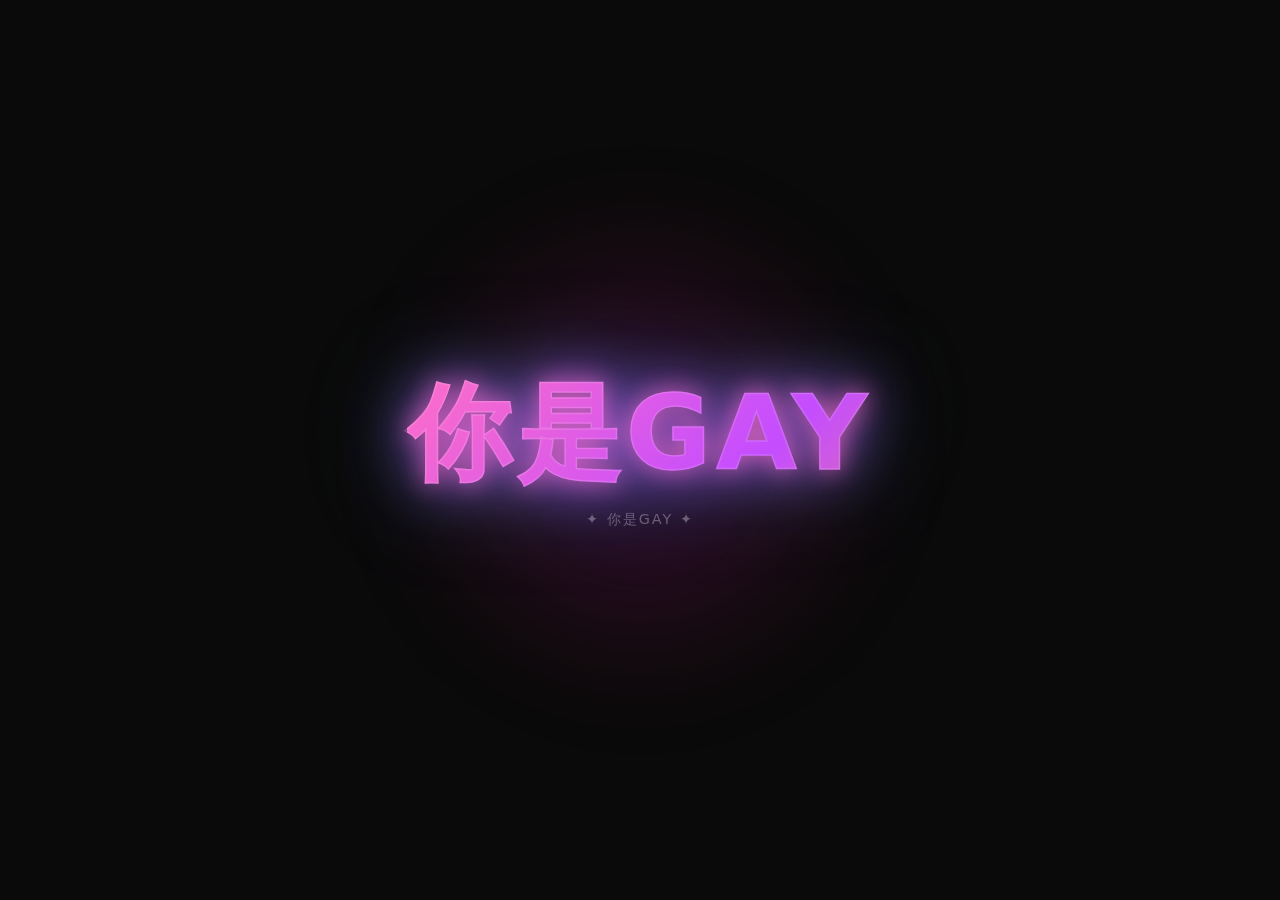
==== index.html @ 8ead8e26 "Rename Gay.html to index.html" ====
<!DOCTYPE html>
<html lang="zh-CN">
<head>
  <meta charset="UTF-8">
  <meta name="viewport" content="width=device-width, initial-scale=1.0, maximum-scale=1.0, user-scalable=no, viewport-fit=cover, shrink-to-fit=yes">
  <title>✨ 😋😋😋 ✨</title>
  <style>
    /* 全局重置，针对手机屏幕优化 */
    * {
      margin: 0;
      padding: 0;
      box-sizing: border-box;
    }

    body {
      /* 纯黑背景，让特效更突出 */
      background: #0a0a0a;
      font-family: 'PingFang SC', 'Hiragino Sans GB', 'Microsoft YaHei', 'Segoe UI', Roboto, system-ui, -apple-system, sans-serif;
      min-height: 100vh;
      min-height: 100dvh; /* 动态视口高度，适应手机浏览器栏 */
      display: flex;
      align-items: center;
      justify-content: center;
      overflow: hidden;
      /* 增加一些微妙的颗粒纹理背景，提升质感 */
      position: relative;
    }

    /* 装饰性光晕背景，增加氛围 */
    body::before {
      content: "";
      position: absolute;
      top: 50%;
      left: 50%;
      transform: translate(-50%, -50%);
      width: 80vw;
      height: 80vw;
      max-width: 500px;
      max-height: 500px;
      background: radial-gradient(circle, rgba(138, 43, 226, 0.25) 0%, rgba(255, 20, 147, 0.1) 40%, transparent 70%);
      border-radius: 50%;
      filter: blur(50px);
      z-index: 0;
      animation: gentlePulse 4s ease-in-out infinite alternate;
    }

    @keyframes gentlePulse {
      0% {
        opacity: 0.6;
        transform: translate(-50%, -50%) scale(0.9);
      }
      100% {
        opacity: 1;
        transform: translate(-50%, -50%) scale(1.1);
      }
    }

    /* 主容器——文字居中区域 */
    .container {
      position: relative;
      z-index: 10;
      text-align: center;
      padding: 20px;
      width: 100%;
      display: flex;
      flex-direction: column;
      align-items: center;
      justify-content: center;
    }

    /* 核心文字样式 + 特效 */
    .magic-text {
      font-size: clamp(3.5rem, 15vw, 6.5rem); /* 手机屏幕大，文字醒目，根据屏幕宽度自适应 */
      font-weight: 900;
      letter-spacing: 0.05em;
      text-transform: uppercase;
      margin: 0;
      line-height: 1.2;
      
      /* 多层渐变色彩：紫、粉、橙、蓝流动效果 */
      background: linear-gradient(
        135deg,
        #ff6ec7 0%,
        #c44dff 25%,
        #ff9a4d 50%,
        #4da6ff 75%,
        #ff6ec7 100%
      );
      background-size: 300% 300%;
      
      /* 将背景裁剪到文字上 */
      -webkit-background-clip: text;
      background-clip: text;
      color: transparent;
      
      /* 文字阴影发光特效 (多层霓虹光感) */
      filter: drop-shadow(0 0 12px rgba(255, 110, 199, 0.7)) drop-shadow(0 0 25px rgba(196, 77, 255, 0.6)) drop-shadow(0 0 40px rgba(77, 166, 255, 0.5));
      
      /* 动画：背景移动 + 轻微浮动 */
      animation: floatAndColor 5s ease-in-out infinite alternate, gradientShift 4s ease-in-out infinite;
      
      /* 提升文字可读性，同时保留透明背景 */
      -webkit-text-stroke: 1.5px rgba(255, 255, 255, 0.15); /* 极细描边，增加立体感 */
      text-stroke: 1.5px rgba(255, 255, 255, 0.15);
      
      /* 用户选择体验 */
      user-select: none;
      -webkit-user-select: none;
      pointer-events: none; /* 让点击穿透，不影响背景交互 (但保留文字展示) */
      
      position: relative;
      display: inline-block;
    }

    /* 浮动动画：轻微上下移动并旋转一点点，显得生动 */
    @keyframes floatAndColor {
      0% {
        transform: translateY(0px) rotate(-0.5deg);
        filter: drop-shadow(0 0 12px rgba(255, 110, 199, 0.7)) drop-shadow(0 0 25px rgba(196, 77, 255, 0.6)) drop-shadow(0 0 40px rgba(77, 166, 255, 0.5));
      }
      50% {
        transform: translateY(-8px) rotate(0.5deg);
        filter: drop-shadow(0 0 20px rgba(255, 154, 77, 0.9)) drop-shadow(0 0 35px rgba(255, 110, 199, 0.8)) drop-shadow(0 0 50px rgba(196, 77, 255, 0.7));
      }
      100% {
        transform: translateY(2px) rotate(-0.3deg);
        filter: drop-shadow(0 0 15px rgba(77, 166, 255, 0.8)) drop-shadow(0 0 30px rgba(255, 110, 199, 0.7)) drop-shadow(0 0 45px rgba(196, 77, 255, 0.6));
      }
    }

    /* 背景渐变色移动 */
    @keyframes gradientShift {
      0% {
        background-position: 0% 50%;
      }
      50% {
        background-position: 100% 50%;
      }
      100% {
        background-position: 0% 50%;
      }
    }

    /* 装饰性小粒子/星星效果，围绕文字 (使用伪元素无法直接用于文字容器，所以额外添加span) */
    .sparkle-container {
      position: relative;
      display: inline-block;
    }

    /* 粒子特效：通过多个小圆点实现闪烁 */
    .sparkle {
      position: absolute;
      width: 8px;
      height: 8px;
      background: white;
      border-radius: 50%;
      box-shadow: 0 0 15px #ff9a4d, 0 0 30px #c44dff;
      opacity: 0;
      animation: sparkleFloat 3s infinite ease-in-out;
      pointer-events: none;
      z-index: 20;
    }

    /* 不同位置的粒子，延迟和大小略有不同 */
    .sparkle:nth-child(1) { top: -15px; left: 10%; width: 6px; height: 6px; animation-delay: 0s; }
    .sparkle:nth-child(2) { top: 20%; right: -15px; width: 7px; height: 7px; animation-delay: 0.5s; }
    .sparkle:nth-child(3) { bottom: -10px; left: 20%; width: 5px; height: 5px; animation-delay: 1.2s; }
    .sparkle:nth-child(4) { bottom: 30%; left: -18px; width: 8px; height: 8px; animation-delay: 1.8s; }
    .sparkle:nth-child(5) { top: 40%; right: -25px; width: 6px; height: 6px; animation-delay: 2.4s; }
    .sparkle:nth-child(6) { top: -5px; right: 15%; width: 5px; height: 5px; animation-delay: 0.8s; }
    .sparkle:nth-child(7) { bottom: 15%; right: 10%; width: 7px; height: 7px; animation-delay: 1.5s; }
    .sparkle:nth-child(8) { top: 60%; left: -12px; width: 6px; height: 6px; animation-delay: 2.1s; }

    @keyframes sparkleFloat {
      0% {
        opacity: 0;
        transform: translateY(0) scale(0.5);
      }
      30% {
        opacity: 1;
        transform: translateY(-18px) scale(1.2);
      }
      70% {
        opacity: 0.8;
        transform: translateY(-8px) scale(0.9);
      }
      100% {
        opacity: 0;
        transform: translateY(-25px) scale(0.3);
      }
    }

    /* 适应极小屏幕或横屏，保持文字可见 */
    @media (max-width: 400px) {
      .magic-text {
        font-size: 4rem;
      }
    }

    /* 添加一个简单的副标题或装饰线 (可选，让页面更完整) */
    .sub-note {
      margin-top: 15px;
      color: rgba(255, 255, 255, 0.45);
      font-size: 0.9rem;
      font-weight: 400;
      letter-spacing: 2px;
      text-transform: uppercase;
      opacity: 0;
      animation: fadeInNote 2s ease-out 0.8s forwards;
      z-index: 10;
      position: relative;
    }

    @keyframes fadeInNote {
      to {
        opacity: 0.7;
      }
    }
  </style>
</head>
<body>
  <div class="container">
    <!-- 使用 sparkle-container 包裹文字，以便定位粒子特效 -->
    <div class="sparkle-container">
      <h1 class="magic-text" aria-label="你是Gay">你是Gay</h1>
      
      <!-- 装饰性粒子，围绕文字闪烁 -->
      <span class="sparkle"></span>
      <span class="sparkle"></span>
      <span class="sparkle"></span>
      <span class="sparkle"></span>
      <span class="sparkle"></span>
      <span class="sparkle"></span>
      <span class="sparkle"></span>
      <span class="sparkle"></span>
    </div>
    <p class="sub-note">✦ 你是Gay ✦</p>
  </div>

  <!-- 附加说明：完全针对手机屏幕优化，文字巨大居中，特效包括渐变动画、霓虹发光、浮动效果以及粒子闪烁 -->
</body>
</html>
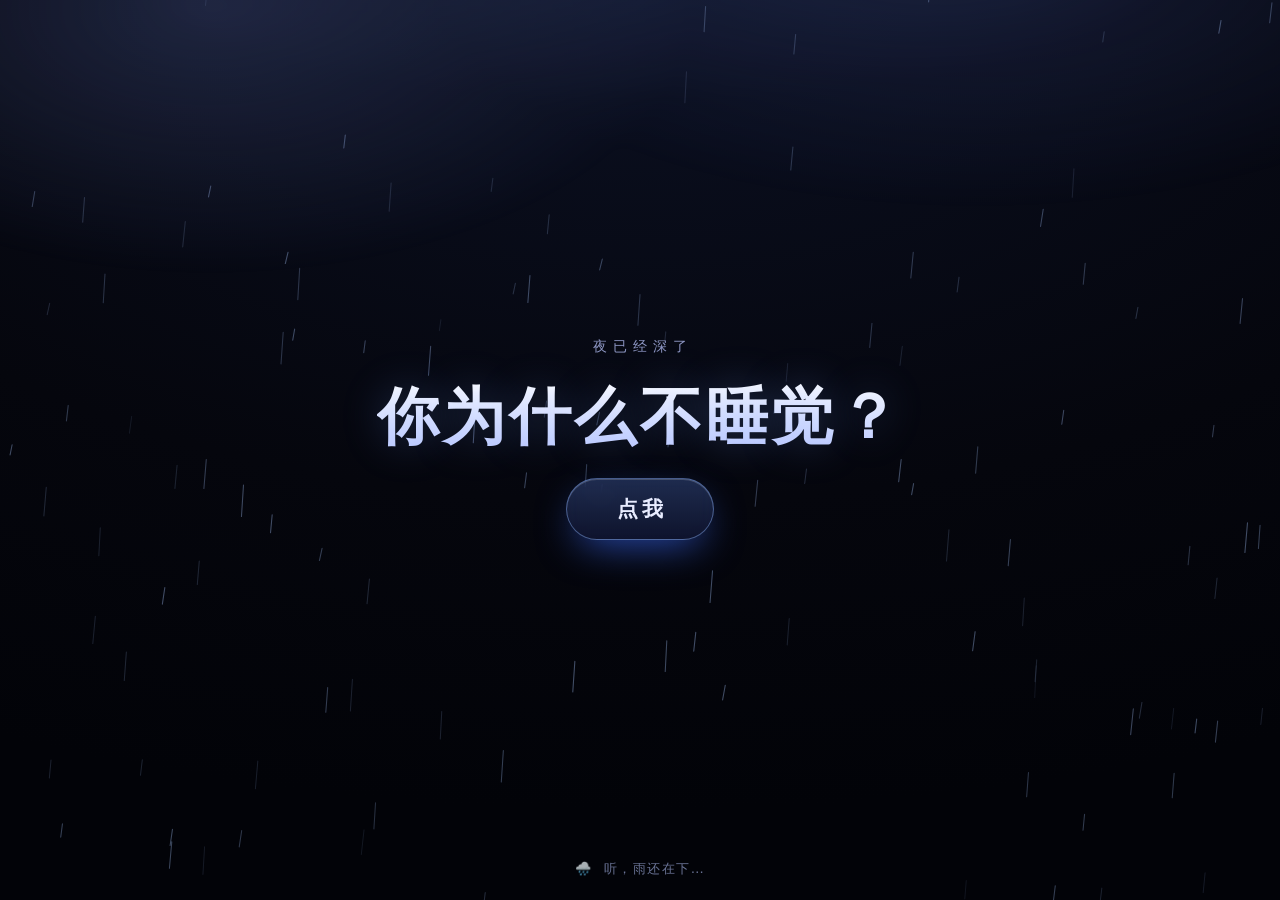
==== commit 948fa14b: "Add files via upload" ====
--- a/index.html
+++ b/index.html
@@ -1,242 +1,42 @@
 <!DOCTYPE html>
 <html lang="zh-CN">
 <head>
-  <meta charset="UTF-8">
-  <meta name="viewport" content="width=device-width, initial-scale=1.0, maximum-scale=1.0, user-scalable=no, viewport-fit=cover, shrink-to-fit=yes">
-  <title>✨ 😋😋😋 ✨</title>
-  <style>
-    /* 全局重置，针对手机屏幕优化 */
-    * {
-      margin: 0;
-      padding: 0;
-      box-sizing: border-box;
-    }
-
-    body {
-      /* 纯黑背景，让特效更突出 */
-      background: #0a0a0a;
-      font-family: 'PingFang SC', 'Hiragino Sans GB', 'Microsoft YaHei', 'Segoe UI', Roboto, system-ui, -apple-system, sans-serif;
-      min-height: 100vh;
-      min-height: 100dvh; /* 动态视口高度，适应手机浏览器栏 */
-      display: flex;
-      align-items: center;
-      justify-content: center;
-      overflow: hidden;
-      /* 增加一些微妙的颗粒纹理背景，提升质感 */
-      position: relative;
-    }
-
-    /* 装饰性光晕背景，增加氛围 */
-    body::before {
-      content: "";
-      position: absolute;
-      top: 50%;
-      left: 50%;
-      transform: translate(-50%, -50%);
-      width: 80vw;
-      height: 80vw;
-      max-width: 500px;
-      max-height: 500px;
-      background: radial-gradient(circle, rgba(138, 43, 226, 0.25) 0%, rgba(255, 20, 147, 0.1) 40%, transparent 70%);
-      border-radius: 50%;
-      filter: blur(50px);
-      z-index: 0;
-      animation: gentlePulse 4s ease-in-out infinite alternate;
-    }
-
-    @keyframes gentlePulse {
-      0% {
-        opacity: 0.6;
-        transform: translate(-50%, -50%) scale(0.9);
-      }
-      100% {
-        opacity: 1;
-        transform: translate(-50%, -50%) scale(1.1);
-      }
-    }
-
-    /* 主容器——文字居中区域 */
-    .container {
-      position: relative;
-      z-index: 10;
-      text-align: center;
-      padding: 20px;
-      width: 100%;
-      display: flex;
-      flex-direction: column;
-      align-items: center;
-      justify-content: center;
-    }
-
-    /* 核心文字样式 + 特效 */
-    .magic-text {
-      font-size: clamp(3.5rem, 15vw, 6.5rem); /* 手机屏幕大，文字醒目，根据屏幕宽度自适应 */
-      font-weight: 900;
-      letter-spacing: 0.05em;
-      text-transform: uppercase;
-      margin: 0;
-      line-height: 1.2;
-      
-      /* 多层渐变色彩：紫、粉、橙、蓝流动效果 */
-      background: linear-gradient(
-        135deg,
-        #ff6ec7 0%,
-        #c44dff 25%,
-        #ff9a4d 50%,
-        #4da6ff 75%,
-        #ff6ec7 100%
-      );
-      background-size: 300% 300%;
-      
-      /* 将背景裁剪到文字上 */
-      -webkit-background-clip: text;
-      background-clip: text;
-      color: transparent;
-      
-      /* 文字阴影发光特效 (多层霓虹光感) */
-      filter: drop-shadow(0 0 12px rgba(255, 110, 199, 0.7)) drop-shadow(0 0 25px rgba(196, 77, 255, 0.6)) drop-shadow(0 0 40px rgba(77, 166, 255, 0.5));
-      
-      /* 动画：背景移动 + 轻微浮动 */
-      animation: floatAndColor 5s ease-in-out infinite alternate, gradientShift 4s ease-in-out infinite;
-      
-      /* 提升文字可读性，同时保留透明背景 */
-      -webkit-text-stroke: 1.5px rgba(255, 255, 255, 0.15); /* 极细描边，增加立体感 */
-      text-stroke: 1.5px rgba(255, 255, 255, 0.15);
-      
-      /* 用户选择体验 */
-      user-select: none;
-      -webkit-user-select: none;
-      pointer-events: none; /* 让点击穿透，不影响背景交互 (但保留文字展示) */
-      
-      position: relative;
-      display: inline-block;
-    }
-
-    /* 浮动动画：轻微上下移动并旋转一点点，显得生动 */
-    @keyframes floatAndColor {
-      0% {
-        transform: translateY(0px) rotate(-0.5deg);
-        filter: drop-shadow(0 0 12px rgba(255, 110, 199, 0.7)) drop-shadow(0 0 25px rgba(196, 77, 255, 0.6)) drop-shadow(0 0 40px rgba(77, 166, 255, 0.5));
-      }
-      50% {
-        transform: translateY(-8px) rotate(0.5deg);
-        filter: drop-shadow(0 0 20px rgba(255, 154, 77, 0.9)) drop-shadow(0 0 35px rgba(255, 110, 199, 0.8)) drop-shadow(0 0 50px rgba(196, 77, 255, 0.7));
-      }
-      100% {
-        transform: translateY(2px) rotate(-0.3deg);
-        filter: drop-shadow(0 0 15px rgba(77, 166, 255, 0.8)) drop-shadow(0 0 30px rgba(255, 110, 199, 0.7)) drop-shadow(0 0 45px rgba(196, 77, 255, 0.6));
-      }
-    }
-
-    /* 背景渐变色移动 */
-    @keyframes gradientShift {
-      0% {
-        background-position: 0% 50%;
-      }
-      50% {
-        background-position: 100% 50%;
-      }
-      100% {
-        background-position: 0% 50%;
-      }
-    }
-
-    /* 装饰性小粒子/星星效果，围绕文字 (使用伪元素无法直接用于文字容器，所以额外添加span) */
-    .sparkle-container {
-      position: relative;
-      display: inline-block;
-    }
-
-    /* 粒子特效：通过多个小圆点实现闪烁 */
-    .sparkle {
-      position: absolute;
-      width: 8px;
-      height: 8px;
-      background: white;
-      border-radius: 50%;
-      box-shadow: 0 0 15px #ff9a4d, 0 0 30px #c44dff;
-      opacity: 0;
-      animation: sparkleFloat 3s infinite ease-in-out;
-      pointer-events: none;
-      z-index: 20;
-    }
-
-    /* 不同位置的粒子，延迟和大小略有不同 */
-    .sparkle:nth-child(1) { top: -15px; left: 10%; width: 6px; height: 6px; animation-delay: 0s; }
-    .sparkle:nth-child(2) { top: 20%; right: -15px; width: 7px; height: 7px; animation-delay: 0.5s; }
-    .sparkle:nth-child(3) { bottom: -10px; left: 20%; width: 5px; height: 5px; animation-delay: 1.2s; }
-    .sparkle:nth-child(4) { bottom: 30%; left: -18px; width: 8px; height: 8px; animation-delay: 1.8s; }
-    .sparkle:nth-child(5) { top: 40%; right: -25px; width: 6px; height: 6px; animation-delay: 2.4s; }
-    .sparkle:nth-child(6) { top: -5px; right: 15%; width: 5px; height: 5px; animation-delay: 0.8s; }
-    .sparkle:nth-child(7) { bottom: 15%; right: 10%; width: 7px; height: 7px; animation-delay: 1.5s; }
-    .sparkle:nth-child(8) { top: 60%; left: -12px; width: 6px; height: 6px; animation-delay: 2.1s; }
-
-    @keyframes sparkleFloat {
-      0% {
-        opacity: 0;
-        transform: translateY(0) scale(0.5);
-      }
-      30% {
-        opacity: 1;
-        transform: translateY(-18px) scale(1.2);
-      }
-      70% {
-        opacity: 0.8;
-        transform: translateY(-8px) scale(0.9);
-      }
-      100% {
-        opacity: 0;
-        transform: translateY(-25px) scale(0.3);
-      }
-    }
-
-    /* 适应极小屏幕或横屏，保持文字可见 */
-    @media (max-width: 400px) {
-      .magic-text {
-        font-size: 4rem;
-      }
-    }
-
-    /* 添加一个简单的副标题或装饰线 (可选，让页面更完整) */
-    .sub-note {
-      margin-top: 15px;
-      color: rgba(255, 255, 255, 0.45);
-      font-size: 0.9rem;
-      font-weight: 400;
-      letter-spacing: 2px;
-      text-transform: uppercase;
-      opacity: 0;
-      animation: fadeInNote 2s ease-out 0.8s forwards;
-      z-index: 10;
-      position: relative;
-    }
-
-    @keyframes fadeInNote {
-      to {
-        opacity: 0.7;
-      }
-    }
-  </style>
+<meta charset="UTF-8">
+<meta name="viewport" content="width=device-width, initial-scale=1.0">
+<title>你为什么不睡觉？</title>
+<meta name="description" content="点一下，看看你为什么不睡觉。">
+<meta name="theme-color" content="#05060d">
+<link rel="icon" href="data:image/svg+xml,<svg xmlns='http://www.w3.org/2000/svg' viewBox='0 0 100 100'><text y='.9em' font-size='90'>⛈️</text></svg>">
+<link rel="stylesheet" href="style.css">
 </head>
 <body>
-  <div class="container">
-    <!-- 使用 sparkle-container 包裹文字，以便定位粒子特效 -->
-    <div class="sparkle-container">
-      <h1 class="magic-text" aria-label="你是Gay">你是Gay</h1>
-      
-      <!-- 装饰性粒子，围绕文字闪烁 -->
-      <span class="sparkle"></span>
-      <span class="sparkle"></span>
-      <span class="sparkle"></span>
-      <span class="sparkle"></span>
-      <span class="sparkle"></span>
-      <span class="sparkle"></span>
-      <span class="sparkle"></span>
-      <span class="sparkle"></span>
-    </div>
-    <p class="sub-note">✦ 你是Gay ✦</p>
+
+  <!-- 夜空 + 雨 -->
+  <canvas id="rain" aria-hidden="true"></canvas>
+  <div id="flash" aria-hidden="true"></div>
+  <div class="bolt" id="bolt" aria-hidden="true">
+    <svg viewBox="0 0 120 320" xmlns="http://www.w3.org/2000/svg">
+      <path d="M78 0 L26 168 L60 168 L38 320 L104 128 L64 128 Z"/>
+    </svg>
   </div>
 
-  <!-- 附加说明：完全针对手机屏幕优化，文字巨大居中，特效包括渐变动画、霓虹发光、浮动效果以及粒子闪烁 -->
+  <main class="stage">
+    <section class="card" id="card">
+      <p class="hint" id="hint">夜已经深了</p>
+      <h1 class="question">你为什么不睡觉？</h1>
+
+      <button class="btn" id="btn" type="button">
+        <span id="btnText">点我</span>
+      </button>
+
+      <div class="answer" id="answer" aria-live="polite">
+        <p class="answer-text">原来你害怕打雷</p>
+      </div>
+    </section>
+
+    <p class="foot">🌧️ &nbsp;听，雨还在下…</p>
+  </main>
+
+  <script src="script.js"></script>
 </body>
 </html>
--- a/style.css
+++ b/style.css
@@ -0,0 +1,280 @@
+/* ===== 基础 ===== */
+:root {
+  --bg-deep: #05060d;
+  --bg-mid: #0b1022;
+  --ink: #e8ecff;
+  --ink-dim: #8e97c4;
+  --accent: #7cc4ff;
+  --accent-warm: #ffd98a;
+}
+
+* { box-sizing: border-box; }
+
+html, body {
+  height: 100%;
+  margin: 0;
+}
+
+body {
+  background: radial-gradient(120% 90% at 50% 0%, var(--bg-mid) 0%, var(--bg-deep) 62%, #020308 100%);
+  color: var(--ink);
+  font-family: "PingFang SC", "Hiragino Sans GB", "Microsoft YaHei",
+               "Noto Sans SC", system-ui, -apple-system, "Segoe UI", sans-serif;
+  overflow: hidden;
+  -webkit-font-smoothing: antialiased;
+  -webkit-tap-highlight-color: transparent;
+}
+
+/* 夜空里的云 */
+body::before {
+  content: "";
+  position: fixed;
+  inset: -20% -10% auto -10%;
+  height: 70vh;
+  background:
+    radial-gradient(45% 60% at 22% 30%, rgba(120, 140, 220, .20), transparent 70%),
+    radial-gradient(50% 55% at 72% 22%, rgba(90, 110, 200, .16), transparent 72%),
+    radial-gradient(60% 60% at 50% 0%,  rgba(150, 170, 255, .10), transparent 75%);
+  filter: blur(6px);
+  animation: drift 26s ease-in-out infinite alternate;
+  pointer-events: none;
+}
+
+@keyframes drift {
+  from { transform: translate3d(-2%, 0, 0) scale(1.02); }
+  to   { transform: translate3d(3%, 1.5%, 0) scale(1.06); }
+}
+
+/* 雨层 */
+#rain {
+  position: fixed;
+  inset: 0;
+  width: 100%;
+  height: 100%;
+  pointer-events: none;
+  opacity: .85;
+}
+
+/* 闪电整屏爆白 */
+#flash {
+  position: fixed;
+  inset: 0;
+  background: #dceaff;
+  opacity: 0;
+  pointer-events: none;
+  mix-blend-mode: screen;
+  z-index: 5;
+}
+
+#flash.on {
+  animation: flash 900ms ease-out 1;
+}
+
+@keyframes flash {
+  0%   { opacity: 0; }
+  6%   { opacity: .85; }
+  12%  { opacity: .12; }
+  20%  { opacity: .70; }
+  34%  { opacity: .05; }
+  48%  { opacity: .34; }
+  100% { opacity: 0; }
+}
+
+/* 闪电形状 */
+.bolt {
+  position: fixed;
+  top: -4vh;
+  left: 50%;
+  width: min(38vw, 260px);
+  transform: translateX(-50%) translateY(-10%);
+  opacity: 0;
+  pointer-events: none;
+  z-index: 6;
+  filter: drop-shadow(0 0 26px rgba(150, 200, 255, .95))
+          drop-shadow(0 0 60px rgba(110, 170, 255, .55));
+}
+
+.bolt svg {
+  display: block;
+  width: 100%;
+  height: auto;
+  fill: #ffffff;
+}
+
+.bolt.on {
+  animation: strike 900ms ease-out 1;
+}
+
+@keyframes strike {
+  0%   { opacity: 0; transform: translateX(-50%) translateY(-10%) scaleY(.9); }
+  5%   { opacity: 1; transform: translateX(-50%) translateY(0)   scaleY(1); }
+  26%  { opacity: 1; }
+  32%  { opacity: .18; }
+  40%  { opacity: .95; }
+  70%  { opacity: .25; }
+  100% { opacity: 0; }
+}
+
+/* ===== 布局 ===== */
+.stage {
+  position: relative;
+  z-index: 3;
+  height: 100%;
+  display: flex;
+  flex-direction: column;
+  align-items: center;
+  justify-content: center;
+  padding: 24px;
+  text-align: center;
+}
+
+.card {
+  display: flex;
+  flex-direction: column;
+  align-items: center;
+  gap: 22px;
+  max-width: 620px;
+}
+
+.hint {
+  margin: 0;
+  font-size: 14px;
+  letter-spacing: .42em;
+  text-indent: .42em;
+  color: var(--ink-dim);
+  opacity: 0;
+  animation: fadeUp .9s ease .1s forwards;
+}
+
+.question {
+  margin: 0;
+  font-size: clamp(30px, 7.5vw, 62px);
+  font-weight: 700;
+  letter-spacing: .06em;
+  line-height: 1.25;
+  background: linear-gradient(180deg, #ffffff 0%, #b9c7ff 100%);
+  -webkit-background-clip: text;
+  background-clip: text;
+  color: transparent;
+  text-shadow: 0 0 42px rgba(120, 160, 255, .28);
+  opacity: 0;
+  animation: fadeUp .9s ease .25s forwards;
+}
+
+@keyframes fadeUp {
+  from { opacity: 0; transform: translateY(14px); }
+  to   { opacity: 1; transform: none; }
+}
+
+/* ===== 按钮 ===== */
+.btn {
+  position: relative;
+  appearance: none;
+  border: 1px solid rgba(140, 180, 255, .45);
+  background: linear-gradient(180deg, rgba(90, 130, 230, .30), rgba(50, 70, 160, .22));
+  color: var(--ink);
+  font: inherit;
+  font-size: clamp(17px, 3.6vw, 21px);
+  font-weight: 600;
+  letter-spacing: .18em;
+  text-indent: .18em;
+  padding: 16px 46px;
+  border-radius: 999px;
+  cursor: pointer;
+  backdrop-filter: blur(8px);
+  box-shadow:
+    0 0 0 0 rgba(124, 196, 255, .55),
+    0 14px 40px -12px rgba(60, 110, 255, .75),
+    inset 0 1px 0 rgba(255, 255, 255, .18);
+  transition: transform .18s ease, box-shadow .25s ease, border-color .25s ease;
+  animation: fadeUp .9s ease .4s forwards, breathe 3.6s ease-in-out 1.4s infinite;
+  opacity: 0;
+}
+
+@keyframes breathe {
+  0%, 100% { box-shadow: 0 0 0 0 rgba(124,196,255,.50), 0 14px 40px -12px rgba(60,110,255,.75), inset 0 1px 0 rgba(255,255,255,.18); }
+  50%      { box-shadow: 0 0 0 14px rgba(124,196,255,0), 0 14px 46px -10px rgba(60,110,255,.9), inset 0 1px 0 rgba(255,255,255,.18); }
+}
+
+.btn:hover {
+  transform: translateY(-2px);
+  border-color: rgba(180, 215, 255, .8);
+}
+
+.btn:active { transform: translateY(0) scale(.97); }
+
+.btn:focus-visible {
+  outline: 2px solid var(--accent);
+  outline-offset: 4px;
+}
+
+.btn.clicked {
+  animation: none;
+  opacity: 1;
+  border-color: rgba(255, 217, 138, .5);
+  background: linear-gradient(180deg, rgba(120, 100, 60, .28), rgba(60, 50, 30, .22));
+  box-shadow: 0 12px 34px -14px rgba(255, 190, 90, .6), inset 0 1px 0 rgba(255,255,255,.14);
+  cursor: default;
+}
+
+/* ===== 答案 ===== */
+.answer {
+  display: grid;
+  grid-template-rows: 0fr;
+  opacity: 0;
+  transition: grid-template-rows .01s;
+}
+
+.answer-text {
+  overflow: hidden;
+  margin: 0;
+  font-size: clamp(22px, 5.4vw, 40px);
+  font-weight: 700;
+  letter-spacing: .1em;
+  color: var(--accent-warm);
+  text-shadow: 0 0 30px rgba(255, 200, 100, .45), 0 0 70px rgba(255, 170, 60, .25);
+}
+
+.answer.show {
+  grid-template-rows: 1fr;
+  opacity: 1;
+}
+
+.answer.show .answer-text {
+  animation: reveal 1s cubic-bezier(.2, .8, .2, 1) both;
+}
+
+@keyframes reveal {
+  0%   { transform: translateY(26px) scale(.94); opacity: 0; filter: blur(10px); }
+  60%  { filter: blur(0); }
+  100% { transform: none; opacity: 1; filter: blur(0); }
+}
+
+/* 打雷时整体轻轻抖一下 */
+body.shake .stage { animation: shake .55s ease-out 1; }
+
+@keyframes shake {
+  0%, 100% { transform: translate3d(0, 0, 0); }
+  15% { transform: translate3d(-5px, 3px, 0); }
+  30% { transform: translate3d(4px, -3px, 0); }
+  45% { transform: translate3d(-3px, 2px, 0); }
+  60% { transform: translate3d(2px, -1px, 0); }
+  80% { transform: translate3d(-1px, 0, 0); }
+}
+
+/* ===== 页脚 ===== */
+.foot {
+  position: fixed;
+  bottom: 22px;
+  margin: 0;
+  font-size: 13px;
+  letter-spacing: .12em;
+  color: rgba(140, 152, 196, .75);
+  opacity: 0;
+  animation: fadeUp 1s ease 1s forwards;
+}
+
+@media (prefers-reduced-motion: reduce) {
+  body::before, .btn, .hint, .question, .foot { animation: none; opacity: 1; }
+  .answer.show .answer-text { animation: none; }
+}
